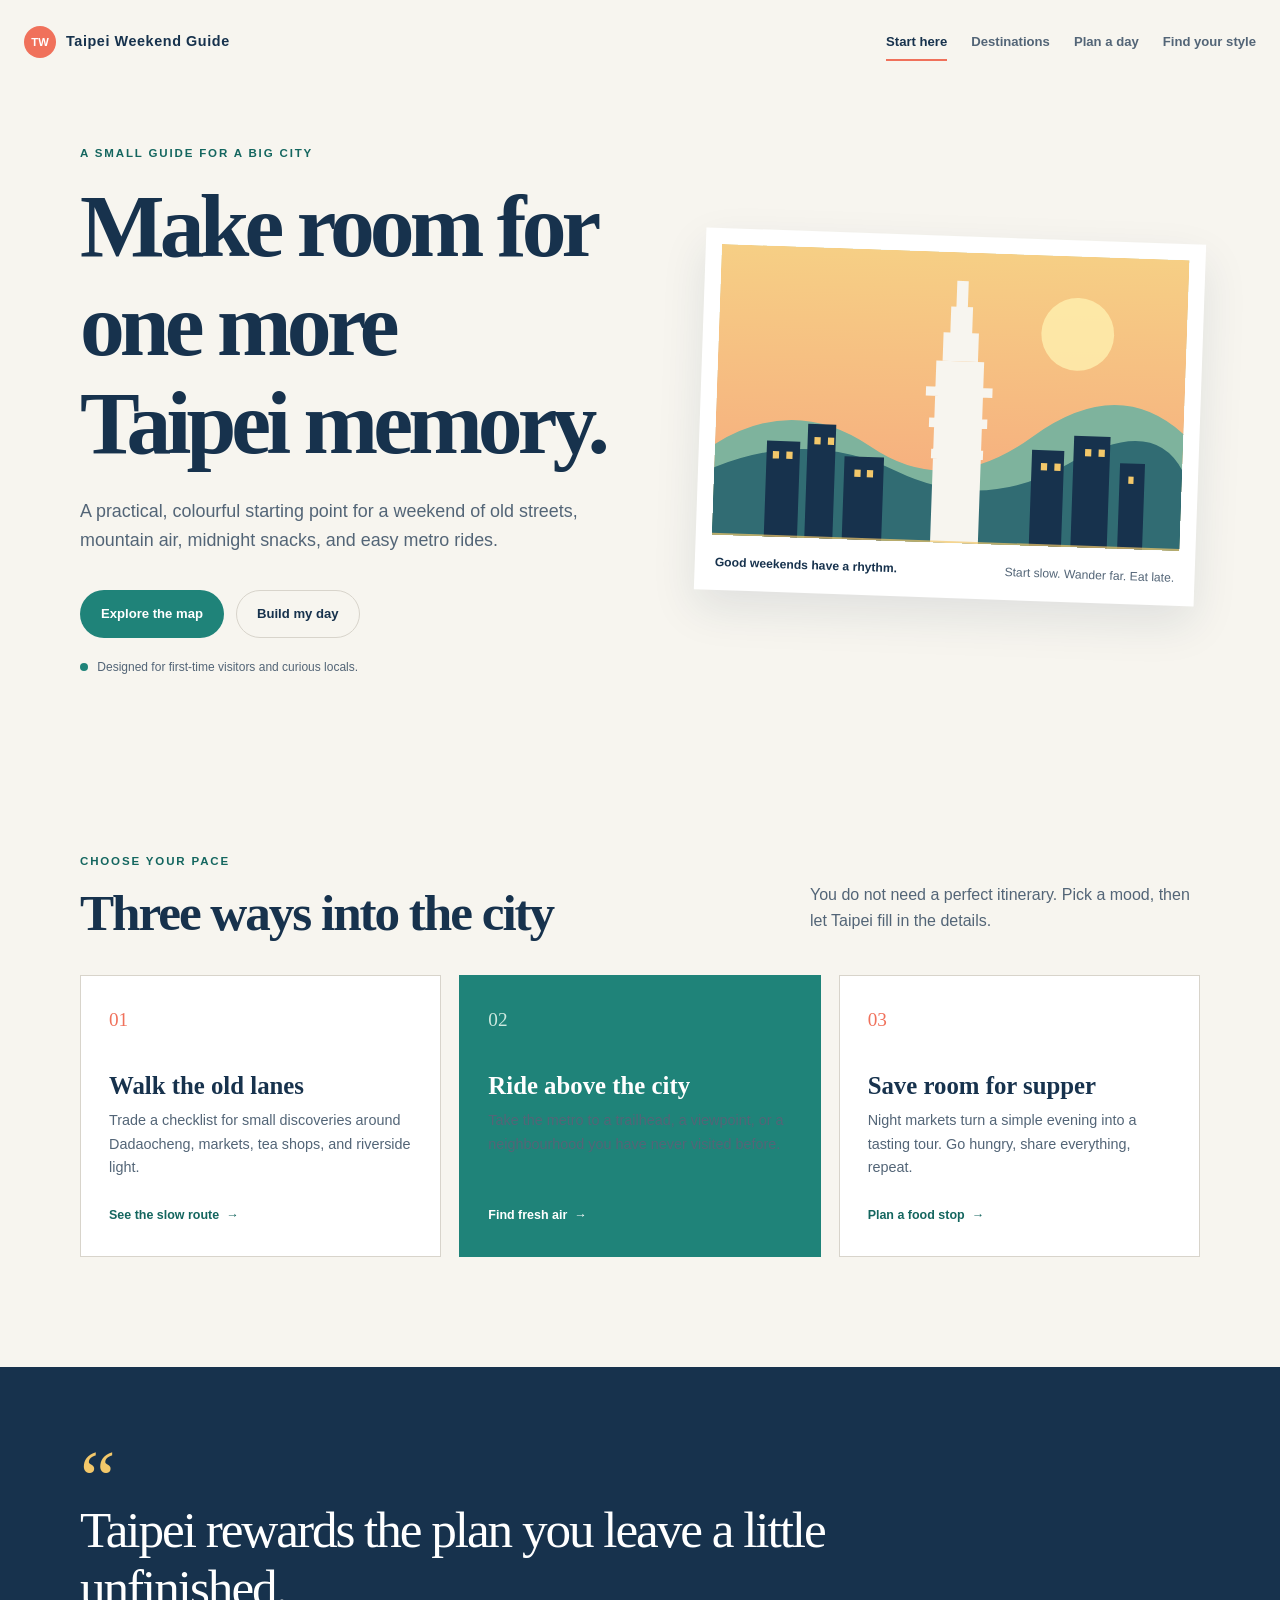
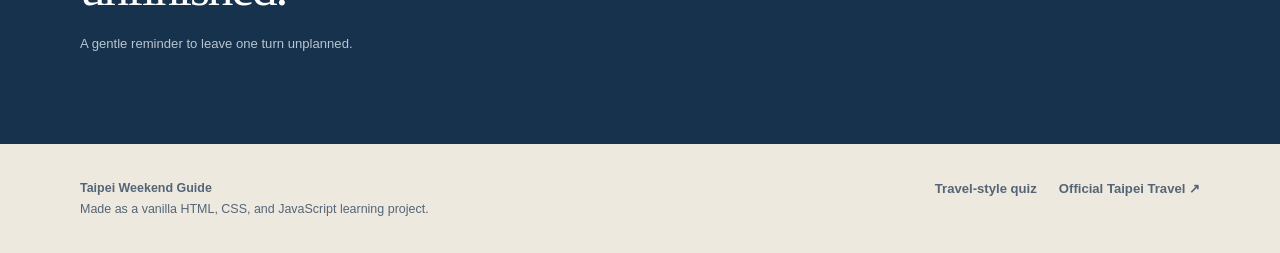
==== index.html @ 49e1aeec "feat: build Taipei weekend guide midterm project" ====
<!doctype html>
<html lang="en">
<head>
  <meta charset="utf-8">
  <meta name="viewport" content="width=device-width, initial-scale=1">
  <meta name="description" content="A friendly weekend planning guide for exploring Taipei.">
  <title>Taipei Weekend Guide | Start Here</title>
  <link rel="stylesheet" href="css/style.css">
</head>
<body>
  <header class="site-header">
    <a class="brand" href="index.html" aria-label="Taipei Weekend Guide home">
      <span class="brand-mark">TW</span>
      <span>Taipei Weekend Guide</span>
    </a>
    <nav class="site-nav" aria-label="Main navigation">
      <a class="active" aria-current="page" href="index.html">Start here</a>
      <a href="destinations.html">Destinations</a>
      <a href="itinerary.html">Plan a day</a>
      <a href="tips.html">Find your style</a>
    </nav>
  </header>

  <main>
    <section class="hero page-wrap">
      <div class="hero-copy">
        <p class="eyebrow">A small guide for a big city</p>
        <h1>Make room for one more Taipei memory.</h1>
        <p class="lede">A practical, colourful starting point for a weekend of old streets, mountain air, midnight snacks, and easy metro rides.</p>
        <div class="button-row">
          <a class="button button-primary" href="destinations.html">Explore the map</a>
          <a class="button button-secondary" href="itinerary.html">Build my day</a>
        </div>
        <p class="microcopy"><span class="status-dot"></span> Designed for first-time visitors and curious locals.</p>
      </div>
      <div class="hero-art card-surface">
        <img src="assets/taipei-skyline.svg" alt="Illustrated Taipei skyline with Taipei 101, hills, and a warm sunset">
        <div class="art-caption"><strong>Good weekends have a rhythm.</strong><span>Start slow. Wander far. Eat late.</span></div>
      </div>
    </section>

    <section class="page-wrap section-block">
      <div class="section-heading">
        <div>
          <p class="eyebrow">Choose your pace</p>
          <h2>Three ways into the city</h2>
        </div>
        <p class="section-intro">You do not need a perfect itinerary. Pick a mood, then let Taipei fill in the details.</p>
      </div>
      <div class="three-column-grid">
        <article class="feature-card">
          <span class="feature-number">01</span>
          <h3>Walk the old lanes</h3>
          <p>Trade a checklist for small discoveries around Dadaocheng, markets, tea shops, and riverside light.</p>
          <a class="text-link" href="destinations.html#old-taipei">See the slow route <span aria-hidden="true">→</span></a>
        </article>
        <article class="feature-card feature-card-accent">
          <span class="feature-number">02</span>
          <h3>Ride above the city</h3>
          <p>Take the metro to a trailhead, a viewpoint, or a neighbourhood you have never visited before.</p>
          <a class="text-link" href="destinations.html#mountains">Find fresh air <span aria-hidden="true">→</span></a>
        </article>
        <article class="feature-card">
          <span class="feature-number">03</span>
          <h3>Save room for supper</h3>
          <p>Night markets turn a simple evening into a tasting tour. Go hungry, share everything, repeat.</p>
          <a class="text-link" href="destinations.html#night-markets">Plan a food stop <span aria-hidden="true">→</span></a>
        </article>
      </div>
    </section>

    <section class="quote-band">
      <div class="page-wrap quote-content">
        <p class="quote-mark">“</p>
        <blockquote>Taipei rewards the plan you leave a little unfinished.</blockquote>
        <p class="quote-credit">A gentle reminder to leave one turn unplanned.</p>
      </div>
    </section>
  </main>

  <footer class="site-footer">
    <div class="page-wrap footer-inner">
      <p><strong>Taipei Weekend Guide</strong><br>Made as a vanilla HTML, CSS, and JavaScript learning project.</p>
      <div class="footer-links">
        <a href="tips.html">Travel-style quiz</a>
        <a href="https://www.travel.taipei/en" target="_blank" rel="noopener">Official Taipei Travel ↗</a>
      </div>
    </div>
  </footer>
  <script src="js/script.js"></script>
</body>
</html>
---- css/style.css ----
:root {
  --ink: #17324d;
  --ink-soft: #536577;
  --paper: #f7f5ef;
  --paper-deep: #eee9df;
  --white: #ffffff;
  --jade: #1f8379;
  --jade-dark: #14665f;
  --coral: #f0715b;
  --sun: #f3c86a;
  --line: #d8d4cb;
  --shadow: 0 18px 45px rgba(23, 50, 77, 0.1);
  --display: Georgia, 'Times New Roman', serif;
  --body: Arial, Helvetica, sans-serif;
}

* { box-sizing: border-box; }

html { scroll-behavior: smooth; }

body {
  margin: 0;
  color: var(--ink);
  background: var(--paper);
  font-family: var(--body);
  line-height: 1.65;
}

a { color: inherit; }

img { display: block; max-width: 100%; }

.page-wrap { width: min(1120px, calc(100% - 48px)); margin: 0 auto; }

.site-header {
  display: flex;
  align-items: center;
  justify-content: space-between;
  gap: 28px;
  width: min(1240px, calc(100% - 48px));
  min-height: 84px;
  margin: 0 auto;
}

.brand {
  display: inline-flex;
  align-items: center;
  gap: 10px;
  color: var(--ink);
  font-size: 0.9rem;
  font-weight: 700;
  letter-spacing: 0.04em;
  text-decoration: none;
}

.brand-mark {
  display: grid;
  width: 32px;
  height: 32px;
  place-items: center;
  color: var(--white);
  background: var(--coral);
  border-radius: 50%;
  font-size: 0.7rem;
  letter-spacing: 0;
}

.site-nav { display: flex; flex-wrap: wrap; gap: 24px; }

.site-nav a,
.footer-links a {
  color: var(--ink-soft);
  font-size: 0.82rem;
  font-weight: 700;
  text-decoration: none;
  transition: color 160ms ease;
}

.site-nav a:hover,
.site-nav a:focus-visible,
.footer-links a:hover,
.footer-links a:focus-visible { color: var(--coral); }

.site-nav a.active { color: var(--ink); position: relative; }

.site-nav a.active::after {
  position: absolute;
  right: 0;
  bottom: -8px;
  left: 0;
  height: 2px;
  background: var(--coral);
  content: '';
}

h1, h2, h3, p { margin-top: 0; }

h1, h2, h3 { font-family: var(--display); line-height: 1.1; }

h1 { max-width: 740px; margin-bottom: 24px; font-size: clamp(3rem, 7vw, 6.4rem); letter-spacing: -0.055em; }
h2 { margin-bottom: 16px; font-size: clamp(2rem, 4vw, 3.3rem); letter-spacing: -0.04em; }
h3 { margin-bottom: 10px; font-size: 1.55rem; }

em { color: var(--coral); font-style: normal; }

.eyebrow {
  margin-bottom: 14px;
  color: var(--jade-dark);
  font-size: 0.72rem;
  font-weight: 800;
  letter-spacing: 0.16em;
  text-transform: uppercase;
}

.lede { max-width: 590px; color: var(--ink-soft); font-size: 1.12rem; }
.lede.narrow { max-width: 520px; }

.hero {
  display: grid;
  grid-template-columns: 1.03fr 0.97fr;
  align-items: center;
  gap: clamp(36px, 7vw, 90px);
  min-height: 660px;
  padding: 60px 0 90px;
}

.button-row { display: flex; flex-wrap: wrap; gap: 12px; margin: 34px 0 20px; }

.button {
  display: inline-flex;
  align-items: center;
  justify-content: center;
  min-height: 48px;
  padding: 11px 20px;
  border: 1px solid transparent;
  border-radius: 999px;
  font-size: 0.82rem;
  font-weight: 800;
  text-decoration: none;
  transition: transform 160ms ease, background 160ms ease, border-color 160ms ease;
}

.button:hover, .button:focus-visible { transform: translateY(-2px); }
.button-primary { color: var(--white); background: var(--jade); }
.button-primary:hover, .button-primary:focus-visible { background: var(--jade-dark); }
.button-secondary { border-color: var(--line); background: transparent; }
.button-secondary:hover, .button-secondary:focus-visible { border-color: var(--ink); background: var(--white); }

.microcopy { color: var(--ink-soft); font-size: 0.75rem; }
.status-dot { display: inline-block; width: 8px; height: 8px; margin-right: 6px; background: var(--jade); border-radius: 50%; }

.card-surface { background: var(--white); box-shadow: var(--shadow); }

.hero-art { position: relative; padding: 16px; transform: rotate(2deg); }
.hero-art img { width: 100%; background: #dcefe8; }
.art-caption { display: flex; justify-content: space-between; gap: 15px; padding: 17px 4px 2px; font-size: 0.76rem; }
.art-caption span { color: var(--ink-soft); }

.section-block { padding: 72px 0 110px; }
.section-heading { display: flex; align-items: end; justify-content: space-between; gap: 32px; margin-bottom: 34px; }
.section-heading h2 { margin-bottom: 0; }
.section-intro { max-width: 390px; margin-bottom: 6px; color: var(--ink-soft); }
.three-column-grid { display: grid; grid-template-columns: repeat(3, 1fr); gap: 18px; }

.feature-card { min-height: 250px; padding: 28px; border: 1px solid var(--line); background: var(--white); }
.feature-card-accent { background: var(--jade); color: var(--white); border-color: var(--jade); }
.feature-card-accent .feature-number, .feature-card-accent p { color: #cde9df; }
.feature-card-accent .text-link { color: var(--white); }
.feature-number { display: block; margin-bottom: 36px; color: var(--coral); font-family: var(--display); font-size: 1.2rem; }
.feature-card p { min-height: 78px; color: var(--ink-soft); font-size: 0.9rem; }

.text-link { display: inline-flex; align-items: center; gap: 7px; color: var(--jade-dark); font-size: 0.78rem; font-weight: 800; text-decoration: none; }
.text-link:hover, .text-link:focus-visible { color: var(--coral); }

.quote-band { background: var(--ink); color: var(--white); }
.quote-content { padding: 72px 0 76px; }
.quote-mark { margin-bottom: -18px; color: var(--sun); font-family: var(--display); font-size: 5rem; line-height: 1; }
blockquote { max-width: 760px; margin: 0 0 15px; font-family: var(--display); font-size: clamp(2rem, 4vw, 3.6rem); line-height: 1.15; letter-spacing: -0.04em; }
.quote-credit { color: #b9c5d0; font-size: 0.82rem; }

.site-footer { background: var(--paper-deep); }
.footer-inner { display: flex; justify-content: space-between; gap: 30px; padding: 34px 0; }
.footer-inner p { margin-bottom: 0; color: var(--ink-soft); font-size: 0.78rem; }
.footer-links { display: flex; align-items: start; flex-wrap: wrap; gap: 22px; }

.inner-hero { padding: 88px 0 55px; }
.inner-hero h1 { font-size: clamp(3rem, 7vw, 6rem); }
.compact-hero { padding-bottom: 24px; }

.destination-grid { display: grid; grid-template-columns: repeat(2, minmax(0, 1fr)); gap: 22px; }
.destination-card { overflow: hidden; border: 1px solid var(--line); background: var(--white); transition: transform 180ms ease, box-shadow 180ms ease; }
.destination-card:hover { transform: translateY(-4px); box-shadow: var(--shadow); }
.destination-image { overflow: hidden; background: #dcefe8; }
.destination-image img { width: 100%; transition: transform 300ms ease; }
.destination-card:hover .destination-image img { transform: scale(1.03); }
.destination-body { padding: 24px 26px 28px; }
.card-kicker { margin-bottom: 8px; color: var(--coral); font-size: 0.72rem; font-weight: 800; letter-spacing: 0.13em; text-transform: uppercase; }
.destination-body p:not(.card-kicker) { min-height: 75px; color: var(--ink-soft); font-size: 0.9rem; }
.tag { display: inline-block; padding: 4px 10px; color: var(--jade-dark); background: #e5f2ee; border-radius: 999px; font-size: 0.7rem; font-weight: 800; }

.split-section { display: grid; grid-template-columns: 0.82fr 1.18fr; align-items: center; gap: 60px; }
.split-section .section-intro { margin-bottom: 28px; }
.table-wrap { overflow-x: auto; background: var(--white); box-shadow: var(--shadow); }
table { width: 100%; border-collapse: collapse; text-align: left; font-size: 0.83rem; }
caption { padding: 18px 20px; color: var(--ink); font-family: var(--display); font-size: 1.2rem; font-weight: 700; text-align: left; }
th, td { padding: 14px 20px; border-top: 1px solid var(--line); }
thead th { color: var(--ink-soft); font-size: 0.7rem; letter-spacing: 0.1em; text-transform: uppercase; }
tbody th { font-weight: 700; }

.planner-layout, .quiz-layout { display: grid; grid-template-columns: minmax(0, 1.1fr) minmax(300px, 0.9fr); align-items: start; gap: 72px; }
.compact-heading { margin-bottom: 22px; }
.compact-heading h2 { font-size: 2.6rem; }
.activity-list { display: grid; gap: 10px; padding: 0; border: 0; }
.activity-option { display: flex; align-items: center; gap: 14px; padding: 17px 18px; border: 1px solid var(--line); background: var(--white); cursor: pointer; transition: border-color 160ms ease, background 160ms ease, transform 160ms ease; }
.activity-option:hover { border-color: var(--jade); transform: translateX(4px); }
.activity-option input { position: absolute; opacity: 0; }
.activity-option input:checked + .activity-check { color: var(--white); background: var(--coral); }
.activity-option input:focus-visible + .activity-check { outline: 3px solid rgba(240, 113, 91, 0.35); outline-offset: 2px; }
.activity-check { display: grid; width: 28px; height: 28px; place-items: center; color: var(--jade); border: 1px solid currentColor; border-radius: 50%; font-size: 1.2rem; line-height: 1; }
.activity-copy { display: grid; gap: 2px; }
.activity-copy strong { font-family: var(--display); font-size: 1.05rem; }
.activity-copy small { color: var(--ink-soft); font-size: 0.73rem; }
.helper-note { margin-top: 18px; color: var(--ink-soft); font-size: 0.78rem; }
.plan-summary { position: sticky; top: 24px; padding: 30px; color: var(--white); background: var(--ink); box-shadow: var(--shadow); }
.summary-topline { display: flex; justify-content: space-between; color: #c5d1db; font-size: 0.74rem; font-weight: 800; text-transform: uppercase; letter-spacing: 0.1em; }
.summary-status { color: var(--sun); }
.summary-number { display: flex; align-items: baseline; gap: 8px; margin-top: 28px; }
.summary-number span { font-family: var(--display); font-size: 5rem; line-height: 1; }
.summary-number small { color: #c5d1db; font-size: 0.9rem; }
.summary-duration { color: #c5d1db; font-size: 0.85rem; }
.summary-divider { height: 1px; margin: 24px 0 15px; background: rgba(255,255,255,0.2); }
.plan-list { min-height: 118px; margin: 0 0 24px; padding: 0; list-style: none; }
.plan-list li { display: flex; gap: 10px; padding: 9px 0; border-bottom: 1px solid rgba(255,255,255,0.13); font-size: 0.86rem; }
.plan-list li::before { color: var(--sun); content: '•'; }
.plan-list .empty-plan { color: #aebdca; border: 0; font-style: italic; }
.plan-list .empty-plan::before { display: none; }
.plan-summary .text-link { color: var(--sun); }

.quiz-card { padding: 34px; border: 1px solid var(--line); background: var(--white); box-shadow: var(--shadow); }
.quiz-question { display: grid; gap: 10px; margin: 0 0 24px; padding: 0 0 24px; border: 0; border-bottom: 1px solid var(--line); }
.quiz-question legend { margin-bottom: 8px; font-family: var(--display); font-size: 1.18rem; font-weight: 700; }
.quiz-question label { display: flex; align-items: center; gap: 10px; color: var(--ink-soft); font-size: 0.88rem; cursor: pointer; }
.quiz-question input { accent-color: var(--coral); }
.form-message { min-height: 50px; margin: 22px 0 0; padding: 12px 14px; color: var(--ink-soft); background: var(--paper); font-size: 0.85rem; }
.form-message.result-ready { color: var(--ink); background: #e5f2ee; }
.form-message.form-error { color: #a63d2e; background: #fff0ec; }
.tips-panel { padding: 34px 0; }
.tips-panel h2 { font-size: 2.8rem; }
.check-list { display: grid; gap: 16px; margin: 28px 0 30px; padding: 0; list-style: none; }
.check-list li { display: flex; gap: 12px; color: var(--ink-soft); font-size: 0.88rem; }
.check-list li > span:first-child { color: var(--coral); font-weight: 800; }

.sr-only { position: absolute; width: 1px; height: 1px; padding: 0; overflow: hidden; clip: rect(0, 0, 0, 0); white-space: nowrap; border: 0; }

:focus-visible { outline: 3px solid rgba(31, 131, 121, 0.45); outline-offset: 4px; }

@media (max-width: 820px) {
  .site-header { align-items: flex-start; flex-direction: column; padding: 20px 0; }
  .site-nav { gap: 14px 20px; }
  .hero { grid-template-columns: 1fr; min-height: auto; padding-top: 55px; }
  .hero-art { max-width: 680px; margin: 0 auto; }
  .three-column-grid, .split-section, .planner-layout, .quiz-layout { grid-template-columns: 1fr; gap: 28px; }
  .destination-grid { gap: 16px; }
  .plan-summary { position: static; }
}

@media (max-width: 560px) {
  .page-wrap, .site-header { width: min(100% - 30px, 1120px); }
  h1 { font-size: 3.3rem; }
  .section-block { padding: 50px 0 72px; }
  .inner-hero { padding: 55px 0 25px; }
  .section-heading, .footer-inner { display: block; }
  .section-intro { margin-top: 16px; }
  .destination-grid { grid-template-columns: 1fr; }
  .destination-body p:not(.card-kicker) { min-height: auto; }
  .footer-links { margin-top: 20px; }
  .quiz-card { padding: 24px; }
  .hero-art { transform: none; }
  .art-caption { display: grid; }
}
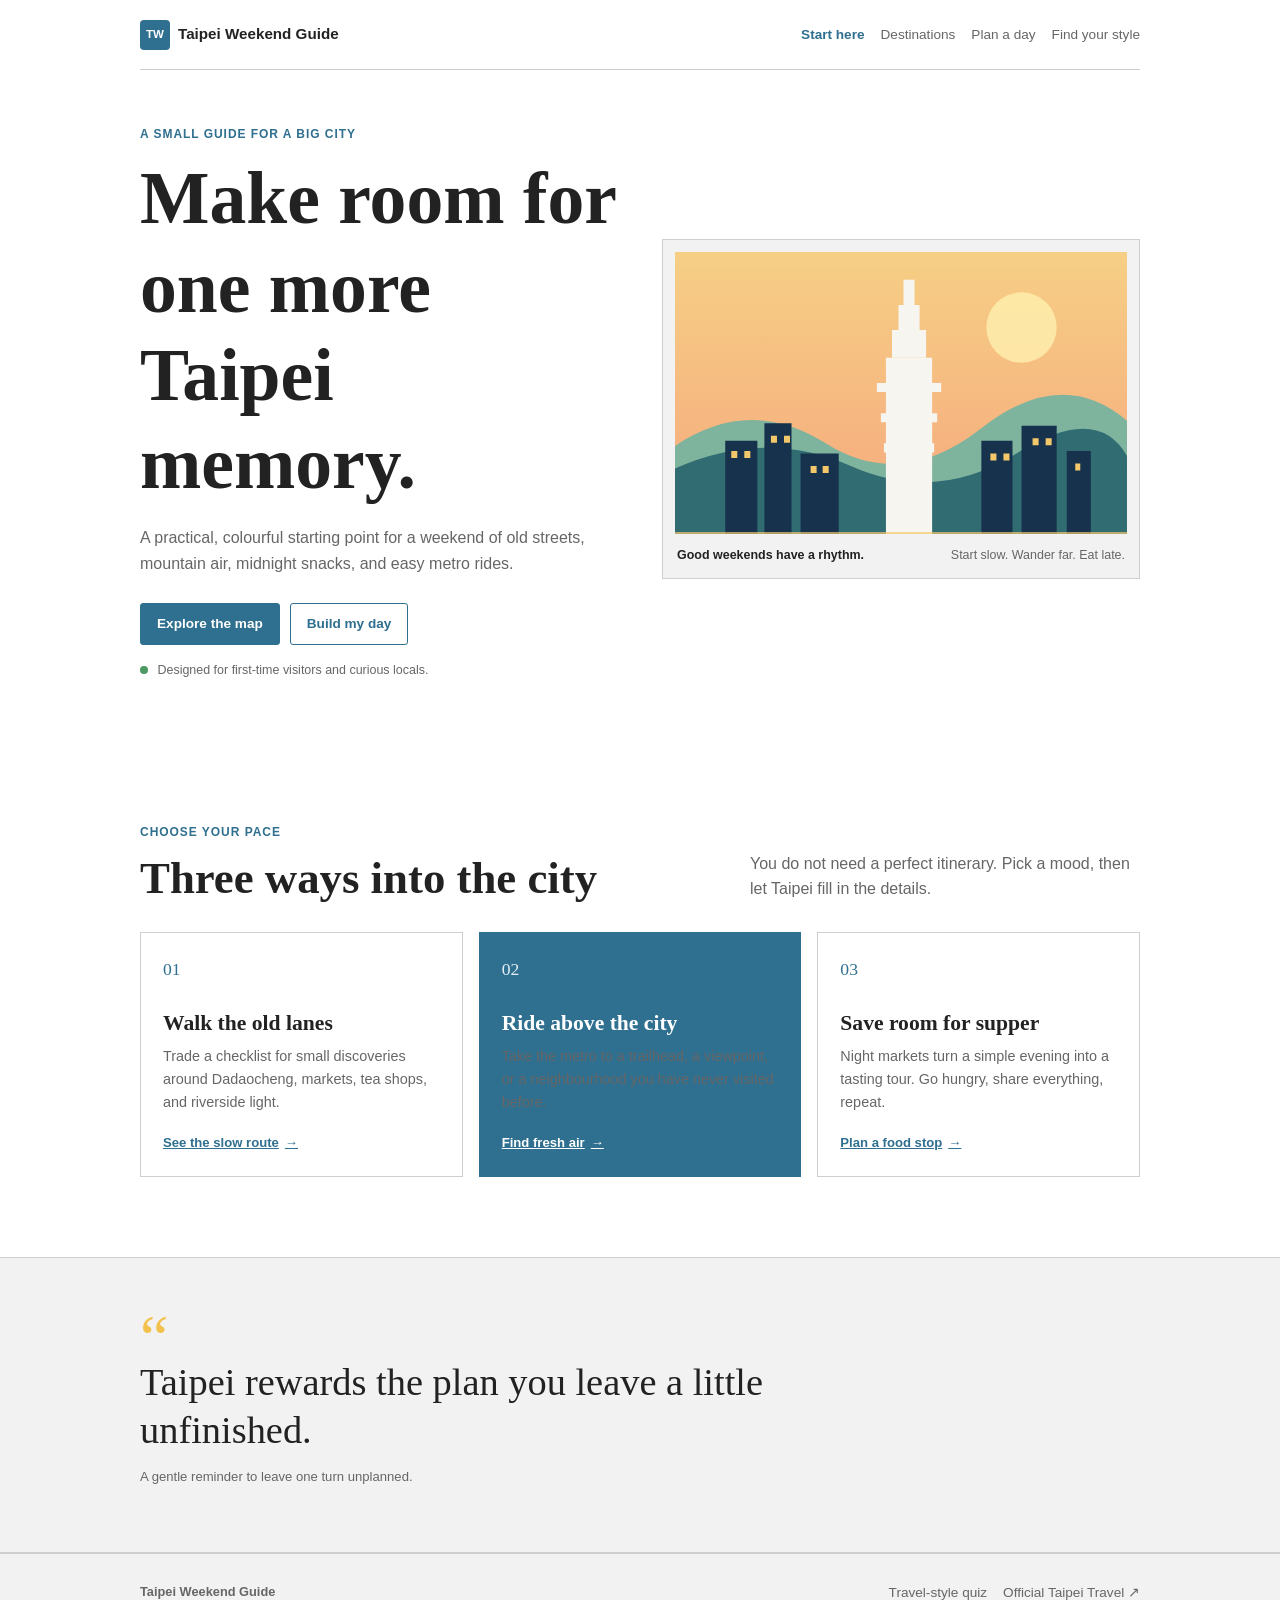
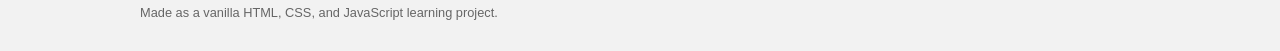
==== commit 58e9448a: "fix: refresh shared stylesheet on pages" ====
--- a/index.html
+++ b/index.html
@@ -5,7 +5,7 @@
   <meta name="viewport" content="width=device-width, initial-scale=1">
   <meta name="description" content="A friendly weekend planning guide for exploring Taipei.">
   <title>Taipei Weekend Guide | Start Here</title>
-  <link rel="stylesheet" href="css/style.css">
+  <link rel="stylesheet" href="css/style.css?v=04b387e">
 </head>
 <body>
   <header class="site-header">
--- a/css/style.css
+++ b/css/style.css
@@ -1,280 +1,197 @@
 :root {
-  --ink: #17324d;
-  --ink-soft: #536577;
-  --paper: #f7f5ef;
-  --paper-deep: #eee9df;
-  --white: #ffffff;
-  --jade: #1f8379;
-  --jade-dark: #14665f;
-  --coral: #f0715b;
-  --sun: #f3c86a;
-  --line: #d8d4cb;
-  --shadow: 0 18px 45px rgba(23, 50, 77, 0.1);
+  --ink: #222;
+  --muted: #666;
+  --paper: #fff;
+  --soft: #f2f2f2;
+  --accent: #2f6f8f;
+  --accent-dark: #24556d;
+  --highlight: #f2c14e;
+  --line: #cfcfcf;
+  --body: Arial, Helvetica, sans-serif;
   --display: Georgia, 'Times New Roman', serif;
-  --body: Arial, Helvetica, sans-serif;
 }
 
 * { box-sizing: border-box; }
-
 html { scroll-behavior: smooth; }
-
 body {
   margin: 0;
   color: var(--ink);
   background: var(--paper);
   font-family: var(--body);
-  line-height: 1.65;
+  line-height: 1.6;
 }
-
 a { color: inherit; }
-
 img { display: block; max-width: 100%; }
-
-.page-wrap { width: min(1120px, calc(100% - 48px)); margin: 0 auto; }
+.page-wrap { width: min(1000px, calc(100% - 32px)); margin: 0 auto; }
 
 .site-header {
   display: flex;
   align-items: center;
   justify-content: space-between;
-  gap: 28px;
-  width: min(1240px, calc(100% - 48px));
-  min-height: 84px;
+  gap: 20px;
+  width: min(1000px, calc(100% - 32px));
+  min-height: 70px;
   margin: 0 auto;
+  border-bottom: 1px solid var(--line);
 }
-
 .brand {
   display: inline-flex;
   align-items: center;
-  gap: 10px;
+  gap: 8px;
   color: var(--ink);
-  font-size: 0.9rem;
+  font-size: 0.95rem;
   font-weight: 700;
-  letter-spacing: 0.04em;
   text-decoration: none;
 }
-
 .brand-mark {
   display: grid;
-  width: 32px;
-  height: 32px;
+  width: 30px;
+  height: 30px;
   place-items: center;
-  color: var(--white);
-  background: var(--coral);
-  border-radius: 50%;
-  font-size: 0.7rem;
-  letter-spacing: 0;
+  color: #fff;
+  background: var(--accent);
+  border-radius: 4px;
+  font-size: 0.72rem;
 }
-
-.site-nav { display: flex; flex-wrap: wrap; gap: 24px; }
-
-.site-nav a,
-.footer-links a {
-  color: var(--ink-soft);
-  font-size: 0.82rem;
-  font-weight: 700;
-  text-decoration: none;
-  transition: color 160ms ease;
-}
-
-.site-nav a:hover,
-.site-nav a:focus-visible,
-.footer-links a:hover,
-.footer-links a:focus-visible { color: var(--coral); }
-
-.site-nav a.active { color: var(--ink); position: relative; }
-
-.site-nav a.active::after {
-  position: absolute;
-  right: 0;
-  bottom: -8px;
-  left: 0;
-  height: 2px;
-  background: var(--coral);
-  content: '';
-}
+.site-nav { display: flex; flex-wrap: wrap; gap: 16px; }
+.site-nav a, .footer-links a { color: var(--muted); font-size: 0.85rem; text-decoration: none; }
+.site-nav a:hover, .site-nav a:focus-visible, .footer-links a:hover, .footer-links a:focus-visible { color: var(--accent); text-decoration: underline; }
+.site-nav a.active { color: var(--accent); font-weight: 700; }
 
 h1, h2, h3, p { margin-top: 0; }
-
-h1, h2, h3 { font-family: var(--display); line-height: 1.1; }
-
-h1 { max-width: 740px; margin-bottom: 24px; font-size: clamp(3rem, 7vw, 6.4rem); letter-spacing: -0.055em; }
-h2 { margin-bottom: 16px; font-size: clamp(2rem, 4vw, 3.3rem); letter-spacing: -0.04em; }
-h3 { margin-bottom: 10px; font-size: 1.55rem; }
-
-em { color: var(--coral); font-style: normal; }
-
-.eyebrow {
-  margin-bottom: 14px;
-  color: var(--jade-dark);
-  font-size: 0.72rem;
-  font-weight: 800;
-  letter-spacing: 0.16em;
-  text-transform: uppercase;
-}
-
-.lede { max-width: 590px; color: var(--ink-soft); font-size: 1.12rem; }
+h1, h2, h3 { font-family: var(--display); line-height: 1.2; }
+h1 { max-width: 700px; margin-bottom: 18px; font-size: clamp(2.7rem, 6vw, 4.6rem); }
+h2 { margin-bottom: 14px; font-size: clamp(1.9rem, 4vw, 2.8rem); }
+h3 { margin-bottom: 8px; font-size: 1.35rem; }
+em { color: var(--accent); font-style: normal; }
+.eyebrow { margin-bottom: 10px; color: var(--accent); font-size: 0.75rem; font-weight: 700; letter-spacing: 0.08em; text-transform: uppercase; }
+.lede { max-width: 590px; color: var(--muted); font-size: 1rem; }
 .lede.narrow { max-width: 520px; }
 
-.hero {
-  display: grid;
-  grid-template-columns: 1.03fr 0.97fr;
-  align-items: center;
-  gap: clamp(36px, 7vw, 90px);
-  min-height: 660px;
-  padding: 60px 0 90px;
-}
+.hero { display: grid; grid-template-columns: 1fr 1fr; align-items: center; gap: 44px; min-height: 500px; padding: 55px 0 70px; }
+.button-row { display: flex; flex-wrap: wrap; gap: 10px; margin: 26px 0 16px; }
+.button { display: inline-flex; align-items: center; justify-content: center; min-height: 42px; padding: 8px 16px; border: 1px solid var(--accent); border-radius: 3px; font-size: 0.85rem; font-weight: 700; text-decoration: none; }
+.button-primary { color: #fff; background: var(--accent); }
+.button-primary:hover, .button-primary:focus-visible { background: var(--accent-dark); }
+.button-secondary { color: var(--accent); background: #fff; }
+.button-secondary:hover, .button-secondary:focus-visible { background: var(--soft); }
+.microcopy { color: var(--muted); font-size: 0.78rem; }
+.status-dot { display: inline-block; width: 8px; height: 8px; margin-right: 6px; background: #4c9a61; border-radius: 50%; }
+.card-surface { background: #fff; }
+.hero-art { padding: 12px; border: 1px solid var(--line); background: var(--soft); }
+.hero-art img { width: 100%; background: #dcefe8; }
+.art-caption { display: flex; justify-content: space-between; gap: 15px; padding: 12px 2px 0; font-size: 0.78rem; }
+.art-caption span { color: var(--muted); }
 
-.button-row { display: flex; flex-wrap: wrap; gap: 12px; margin: 34px 0 20px; }
+.section-block { padding: 60px 0 80px; }
+.section-heading { display: flex; align-items: end; justify-content: space-between; gap: 24px; margin-bottom: 26px; }
+.section-heading h2 { margin-bottom: 0; }
+.section-intro { max-width: 390px; margin-bottom: 4px; color: var(--muted); }
+.three-column-grid { display: grid; grid-template-columns: repeat(3, 1fr); gap: 16px; }
+.feature-card { min-height: 220px; padding: 22px; border: 1px solid var(--line); background: #fff; }
+.feature-card-accent { color: #fff; background: var(--accent); border-color: var(--accent); }
+.feature-card-accent .feature-number, .feature-card-accent p { color: #e4f0f5; }
+.feature-card-accent .text-link { color: #fff; }
+.feature-number { display: block; margin-bottom: 28px; color: var(--accent); font-family: var(--display); font-size: 1.1rem; }
+.feature-card p { min-height: 65px; color: var(--muted); font-size: 0.9rem; }
+.text-link { display: inline-flex; align-items: center; gap: 6px; color: var(--accent); font-size: 0.82rem; font-weight: 700; text-decoration: underline; }
+.text-link:hover, .text-link:focus-visible { color: var(--accent-dark); }
 
-.button {
-  display: inline-flex;
-  align-items: center;
-  justify-content: center;
-  min-height: 48px;
-  padding: 11px 20px;
-  border: 1px solid transparent;
-  border-radius: 999px;
-  font-size: 0.82rem;
-  font-weight: 800;
-  text-decoration: none;
-  transition: transform 160ms ease, background 160ms ease, border-color 160ms ease;
-}
+.quote-band { background: var(--soft); border-top: 1px solid var(--line); border-bottom: 1px solid var(--line); }
+.quote-content { padding: 48px 0 52px; }
+.quote-mark { margin-bottom: -12px; color: var(--highlight); font-family: var(--display); font-size: 4rem; line-height: 1; }
+blockquote { max-width: 760px; margin: 0 0 12px; font-family: var(--display); font-size: clamp(1.7rem, 3vw, 2.6rem); line-height: 1.25; }
+.quote-credit { color: var(--muted); font-size: 0.82rem; }
+.site-footer { background: var(--soft); border-top: 1px solid var(--line); }
+.footer-inner { display: flex; justify-content: space-between; gap: 24px; padding: 28px 0; }
+.footer-inner p { margin-bottom: 0; color: var(--muted); font-size: 0.8rem; }
+.footer-links { display: flex; align-items: start; flex-wrap: wrap; gap: 16px; }
 
-.button:hover, .button:focus-visible { transform: translateY(-2px); }
-.button-primary { color: var(--white); background: var(--jade); }
-.button-primary:hover, .button-primary:focus-visible { background: var(--jade-dark); }
-.button-secondary { border-color: var(--line); background: transparent; }
-.button-secondary:hover, .button-secondary:focus-visible { border-color: var(--ink); background: var(--white); }
+.inner-hero { padding: 60px 0 35px; }
+.inner-hero h1 { font-size: clamp(2.7rem, 6vw, 4.5rem); }
+.compact-hero { padding-bottom: 16px; }
+.destination-grid { display: grid; grid-template-columns: repeat(2, minmax(0, 1fr)); gap: 18px; }
+.destination-card { overflow: hidden; border: 1px solid var(--line); background: #fff; }
+.destination-image { background: #dcefe8; border-bottom: 1px solid var(--line); }
+.destination-image img { width: 100%; }
+.destination-body { padding: 20px 22px 22px; }
+.card-kicker { margin-bottom: 6px; color: var(--accent); font-size: 0.72rem; font-weight: 700; letter-spacing: 0.08em; text-transform: uppercase; }
+.destination-body p:not(.card-kicker) { min-height: 70px; color: var(--muted); font-size: 0.9rem; }
+.tag { display: inline-block; padding: 3px 8px; color: var(--accent-dark); background: #e6f0f4; border: 1px solid #c8dce5; border-radius: 3px; font-size: 0.72rem; font-weight: 700; }
 
-.microcopy { color: var(--ink-soft); font-size: 0.75rem; }
-.status-dot { display: inline-block; width: 8px; height: 8px; margin-right: 6px; background: var(--jade); border-radius: 50%; }
-
-.card-surface { background: var(--white); box-shadow: var(--shadow); }
-
-.hero-art { position: relative; padding: 16px; transform: rotate(2deg); }
-.hero-art img { width: 100%; background: #dcefe8; }
-.art-caption { display: flex; justify-content: space-between; gap: 15px; padding: 17px 4px 2px; font-size: 0.76rem; }
-.art-caption span { color: var(--ink-soft); }
-
-.section-block { padding: 72px 0 110px; }
-.section-heading { display: flex; align-items: end; justify-content: space-between; gap: 32px; margin-bottom: 34px; }
-.section-heading h2 { margin-bottom: 0; }
-.section-intro { max-width: 390px; margin-bottom: 6px; color: var(--ink-soft); }
-.three-column-grid { display: grid; grid-template-columns: repeat(3, 1fr); gap: 18px; }
-
-.feature-card { min-height: 250px; padding: 28px; border: 1px solid var(--line); background: var(--white); }
-.feature-card-accent { background: var(--jade); color: var(--white); border-color: var(--jade); }
-.feature-card-accent .feature-number, .feature-card-accent p { color: #cde9df; }
-.feature-card-accent .text-link { color: var(--white); }
-.feature-number { display: block; margin-bottom: 36px; color: var(--coral); font-family: var(--display); font-size: 1.2rem; }
-.feature-card p { min-height: 78px; color: var(--ink-soft); font-size: 0.9rem; }
-
-.text-link { display: inline-flex; align-items: center; gap: 7px; color: var(--jade-dark); font-size: 0.78rem; font-weight: 800; text-decoration: none; }
-.text-link:hover, .text-link:focus-visible { color: var(--coral); }
-
-.quote-band { background: var(--ink); color: var(--white); }
-.quote-content { padding: 72px 0 76px; }
-.quote-mark { margin-bottom: -18px; color: var(--sun); font-family: var(--display); font-size: 5rem; line-height: 1; }
-blockquote { max-width: 760px; margin: 0 0 15px; font-family: var(--display); font-size: clamp(2rem, 4vw, 3.6rem); line-height: 1.15; letter-spacing: -0.04em; }
-.quote-credit { color: #b9c5d0; font-size: 0.82rem; }
-
-.site-footer { background: var(--paper-deep); }
-.footer-inner { display: flex; justify-content: space-between; gap: 30px; padding: 34px 0; }
-.footer-inner p { margin-bottom: 0; color: var(--ink-soft); font-size: 0.78rem; }
-.footer-links { display: flex; align-items: start; flex-wrap: wrap; gap: 22px; }
-
-.inner-hero { padding: 88px 0 55px; }
-.inner-hero h1 { font-size: clamp(3rem, 7vw, 6rem); }
-.compact-hero { padding-bottom: 24px; }
-
-.destination-grid { display: grid; grid-template-columns: repeat(2, minmax(0, 1fr)); gap: 22px; }
-.destination-card { overflow: hidden; border: 1px solid var(--line); background: var(--white); transition: transform 180ms ease, box-shadow 180ms ease; }
-.destination-card:hover { transform: translateY(-4px); box-shadow: var(--shadow); }
-.destination-image { overflow: hidden; background: #dcefe8; }
-.destination-image img { width: 100%; transition: transform 300ms ease; }
-.destination-card:hover .destination-image img { transform: scale(1.03); }
-.destination-body { padding: 24px 26px 28px; }
-.card-kicker { margin-bottom: 8px; color: var(--coral); font-size: 0.72rem; font-weight: 800; letter-spacing: 0.13em; text-transform: uppercase; }
-.destination-body p:not(.card-kicker) { min-height: 75px; color: var(--ink-soft); font-size: 0.9rem; }
-.tag { display: inline-block; padding: 4px 10px; color: var(--jade-dark); background: #e5f2ee; border-radius: 999px; font-size: 0.7rem; font-weight: 800; }
-
-.split-section { display: grid; grid-template-columns: 0.82fr 1.18fr; align-items: center; gap: 60px; }
-.split-section .section-intro { margin-bottom: 28px; }
-.table-wrap { overflow-x: auto; background: var(--white); box-shadow: var(--shadow); }
-table { width: 100%; border-collapse: collapse; text-align: left; font-size: 0.83rem; }
-caption { padding: 18px 20px; color: var(--ink); font-family: var(--display); font-size: 1.2rem; font-weight: 700; text-align: left; }
-th, td { padding: 14px 20px; border-top: 1px solid var(--line); }
-thead th { color: var(--ink-soft); font-size: 0.7rem; letter-spacing: 0.1em; text-transform: uppercase; }
+.split-section { display: grid; grid-template-columns: 0.82fr 1.18fr; align-items: center; gap: 45px; }
+.split-section .section-intro { margin-bottom: 24px; }
+.table-wrap { overflow-x: auto; border: 1px solid var(--line); background: #fff; }
+table { width: 100%; border-collapse: collapse; text-align: left; font-size: 0.84rem; }
+caption { padding: 14px 16px; color: var(--ink); font-family: var(--display); font-size: 1.15rem; font-weight: 700; text-align: left; }
+th, td { padding: 11px 16px; border-top: 1px solid var(--line); }
+thead th { color: var(--muted); font-size: 0.72rem; letter-spacing: 0.06em; text-transform: uppercase; }
 tbody th { font-weight: 700; }
 
-.planner-layout, .quiz-layout { display: grid; grid-template-columns: minmax(0, 1.1fr) minmax(300px, 0.9fr); align-items: start; gap: 72px; }
-.compact-heading { margin-bottom: 22px; }
-.compact-heading h2 { font-size: 2.6rem; }
-.activity-list { display: grid; gap: 10px; padding: 0; border: 0; }
-.activity-option { display: flex; align-items: center; gap: 14px; padding: 17px 18px; border: 1px solid var(--line); background: var(--white); cursor: pointer; transition: border-color 160ms ease, background 160ms ease, transform 160ms ease; }
-.activity-option:hover { border-color: var(--jade); transform: translateX(4px); }
+.planner-layout, .quiz-layout { display: grid; grid-template-columns: minmax(0, 1.1fr) minmax(280px, 0.9fr); align-items: start; gap: 48px; }
+.compact-heading { margin-bottom: 20px; }
+.compact-heading h2 { font-size: 2.35rem; }
+.activity-list { display: grid; gap: 9px; padding: 0; border: 0; }
+.activity-option { display: flex; align-items: center; gap: 12px; padding: 14px 16px; border: 1px solid var(--line); background: #fff; cursor: pointer; }
+.activity-option:hover { border-color: var(--accent); background: var(--soft); }
 .activity-option input { position: absolute; opacity: 0; }
-.activity-option input:checked + .activity-check { color: var(--white); background: var(--coral); }
-.activity-option input:focus-visible + .activity-check { outline: 3px solid rgba(240, 113, 91, 0.35); outline-offset: 2px; }
-.activity-check { display: grid; width: 28px; height: 28px; place-items: center; color: var(--jade); border: 1px solid currentColor; border-radius: 50%; font-size: 1.2rem; line-height: 1; }
+.activity-option input:checked + .activity-check { color: #fff; background: var(--accent); }
+.activity-option input:focus-visible + .activity-check { outline: 3px solid rgba(47, 111, 143, 0.28); outline-offset: 2px; }
+.activity-check { display: grid; width: 26px; height: 26px; place-items: center; color: var(--accent); border: 1px solid currentColor; border-radius: 3px; font-size: 1.1rem; line-height: 1; }
 .activity-copy { display: grid; gap: 2px; }
-.activity-copy strong { font-family: var(--display); font-size: 1.05rem; }
-.activity-copy small { color: var(--ink-soft); font-size: 0.73rem; }
-.helper-note { margin-top: 18px; color: var(--ink-soft); font-size: 0.78rem; }
-.plan-summary { position: sticky; top: 24px; padding: 30px; color: var(--white); background: var(--ink); box-shadow: var(--shadow); }
-.summary-topline { display: flex; justify-content: space-between; color: #c5d1db; font-size: 0.74rem; font-weight: 800; text-transform: uppercase; letter-spacing: 0.1em; }
-.summary-status { color: var(--sun); }
-.summary-number { display: flex; align-items: baseline; gap: 8px; margin-top: 28px; }
-.summary-number span { font-family: var(--display); font-size: 5rem; line-height: 1; }
-.summary-number small { color: #c5d1db; font-size: 0.9rem; }
-.summary-duration { color: #c5d1db; font-size: 0.85rem; }
-.summary-divider { height: 1px; margin: 24px 0 15px; background: rgba(255,255,255,0.2); }
-.plan-list { min-height: 118px; margin: 0 0 24px; padding: 0; list-style: none; }
-.plan-list li { display: flex; gap: 10px; padding: 9px 0; border-bottom: 1px solid rgba(255,255,255,0.13); font-size: 0.86rem; }
-.plan-list li::before { color: var(--sun); content: '•'; }
-.plan-list .empty-plan { color: #aebdca; border: 0; font-style: italic; }
+.activity-copy strong { font-family: var(--display); font-size: 1rem; }
+.activity-copy small { color: var(--muted); font-size: 0.75rem; }
+.helper-note { margin-top: 16px; color: var(--muted); font-size: 0.8rem; }
+.plan-summary { padding: 24px; border: 1px solid var(--line); background: var(--soft); }
+.summary-topline { display: flex; justify-content: space-between; color: var(--muted); font-size: 0.74rem; font-weight: 700; text-transform: uppercase; letter-spacing: 0.06em; }
+.summary-status { color: var(--accent); }
+.summary-number { display: flex; align-items: baseline; gap: 8px; margin-top: 22px; }
+.summary-number span { font-family: var(--display); font-size: 4rem; line-height: 1; }
+.summary-number small { color: var(--muted); font-size: 0.9rem; }
+.summary-duration { color: var(--muted); font-size: 0.85rem; }
+.summary-divider { height: 1px; margin: 20px 0 12px; background: var(--line); }
+.plan-list { min-height: 105px; margin: 0 0 20px; padding: 0; list-style: none; }
+.plan-list li { display: flex; gap: 8px; padding: 8px 0; border-bottom: 1px solid var(--line); font-size: 0.86rem; }
+.plan-list li::before { color: var(--accent); content: '•'; }
+.plan-list .empty-plan { color: var(--muted); border: 0; font-style: italic; }
 .plan-list .empty-plan::before { display: none; }
-.plan-summary .text-link { color: var(--sun); }
+.plan-summary .text-link { color: var(--accent); }
 
-.quiz-card { padding: 34px; border: 1px solid var(--line); background: var(--white); box-shadow: var(--shadow); }
-.quiz-question { display: grid; gap: 10px; margin: 0 0 24px; padding: 0 0 24px; border: 0; border-bottom: 1px solid var(--line); }
-.quiz-question legend { margin-bottom: 8px; font-family: var(--display); font-size: 1.18rem; font-weight: 700; }
-.quiz-question label { display: flex; align-items: center; gap: 10px; color: var(--ink-soft); font-size: 0.88rem; cursor: pointer; }
-.quiz-question input { accent-color: var(--coral); }
-.form-message { min-height: 50px; margin: 22px 0 0; padding: 12px 14px; color: var(--ink-soft); background: var(--paper); font-size: 0.85rem; }
-.form-message.result-ready { color: var(--ink); background: #e5f2ee; }
+.quiz-card { padding: 26px; border: 1px solid var(--line); background: #fff; }
+.quiz-question { display: grid; gap: 9px; margin: 0 0 22px; padding: 0 0 22px; border: 0; border-bottom: 1px solid var(--line); }
+.quiz-question legend { margin-bottom: 6px; font-family: var(--display); font-size: 1.1rem; font-weight: 700; }
+.quiz-question label { display: flex; align-items: center; gap: 9px; color: var(--muted); font-size: 0.88rem; cursor: pointer; }
+.quiz-question input { accent-color: var(--accent); }
+.form-message { min-height: 48px; margin: 20px 0 0; padding: 10px 12px; color: var(--muted); background: var(--soft); font-size: 0.85rem; }
+.form-message.result-ready { color: var(--ink); background: #e6f0f4; }
 .form-message.form-error { color: #a63d2e; background: #fff0ec; }
-.tips-panel { padding: 34px 0; }
-.tips-panel h2 { font-size: 2.8rem; }
-.check-list { display: grid; gap: 16px; margin: 28px 0 30px; padding: 0; list-style: none; }
-.check-list li { display: flex; gap: 12px; color: var(--ink-soft); font-size: 0.88rem; }
-.check-list li > span:first-child { color: var(--coral); font-weight: 800; }
+.tips-panel { padding: 24px 0; }
+.tips-panel h2 { font-size: 2.45rem; }
+.check-list { display: grid; gap: 13px; margin: 22px 0 26px; padding: 0; list-style: none; }
+.check-list li { display: flex; gap: 10px; color: var(--muted); font-size: 0.88rem; }
+.check-list li > span:first-child { color: var(--accent); font-weight: 700; }
 
 .sr-only { position: absolute; width: 1px; height: 1px; padding: 0; overflow: hidden; clip: rect(0, 0, 0, 0); white-space: nowrap; border: 0; }
-
-:focus-visible { outline: 3px solid rgba(31, 131, 121, 0.45); outline-offset: 4px; }
+:focus-visible { outline: 3px solid rgba(47, 111, 143, 0.35); outline-offset: 3px; }
 
 @media (max-width: 820px) {
-  .site-header { align-items: flex-start; flex-direction: column; padding: 20px 0; }
-  .site-nav { gap: 14px 20px; }
-  .hero { grid-template-columns: 1fr; min-height: auto; padding-top: 55px; }
+  .site-header { align-items: flex-start; flex-direction: column; padding: 18px 0; }
+  .site-nav { gap: 10px 16px; }
+  .hero { grid-template-columns: 1fr; min-height: auto; padding-top: 45px; }
   .hero-art { max-width: 680px; margin: 0 auto; }
-  .three-column-grid, .split-section, .planner-layout, .quiz-layout { grid-template-columns: 1fr; gap: 28px; }
-  .destination-grid { gap: 16px; }
+  .three-column-grid, .split-section, .planner-layout, .quiz-layout { grid-template-columns: 1fr; gap: 26px; }
   .plan-summary { position: static; }
 }
-
 @media (max-width: 560px) {
-  .page-wrap, .site-header { width: min(100% - 30px, 1120px); }
-  h1 { font-size: 3.3rem; }
-  .section-block { padding: 50px 0 72px; }
-  .inner-hero { padding: 55px 0 25px; }
+  .page-wrap, .site-header { width: calc(100% - 24px); }
+  h1 { font-size: 3rem; }
+  .section-block { padding: 45px 0 60px; }
+  .inner-hero { padding: 45px 0 24px; }
   .section-heading, .footer-inner { display: block; }
-  .section-intro { margin-top: 16px; }
+  .section-intro { margin-top: 14px; }
   .destination-grid { grid-template-columns: 1fr; }
   .destination-body p:not(.card-kicker) { min-height: auto; }
-  .footer-links { margin-top: 20px; }
-  .quiz-card { padding: 24px; }
-  .hero-art { transform: none; }
+  .footer-links { margin-top: 16px; }
+  .quiz-card { padding: 20px; }
   .art-caption { display: grid; }
 }
